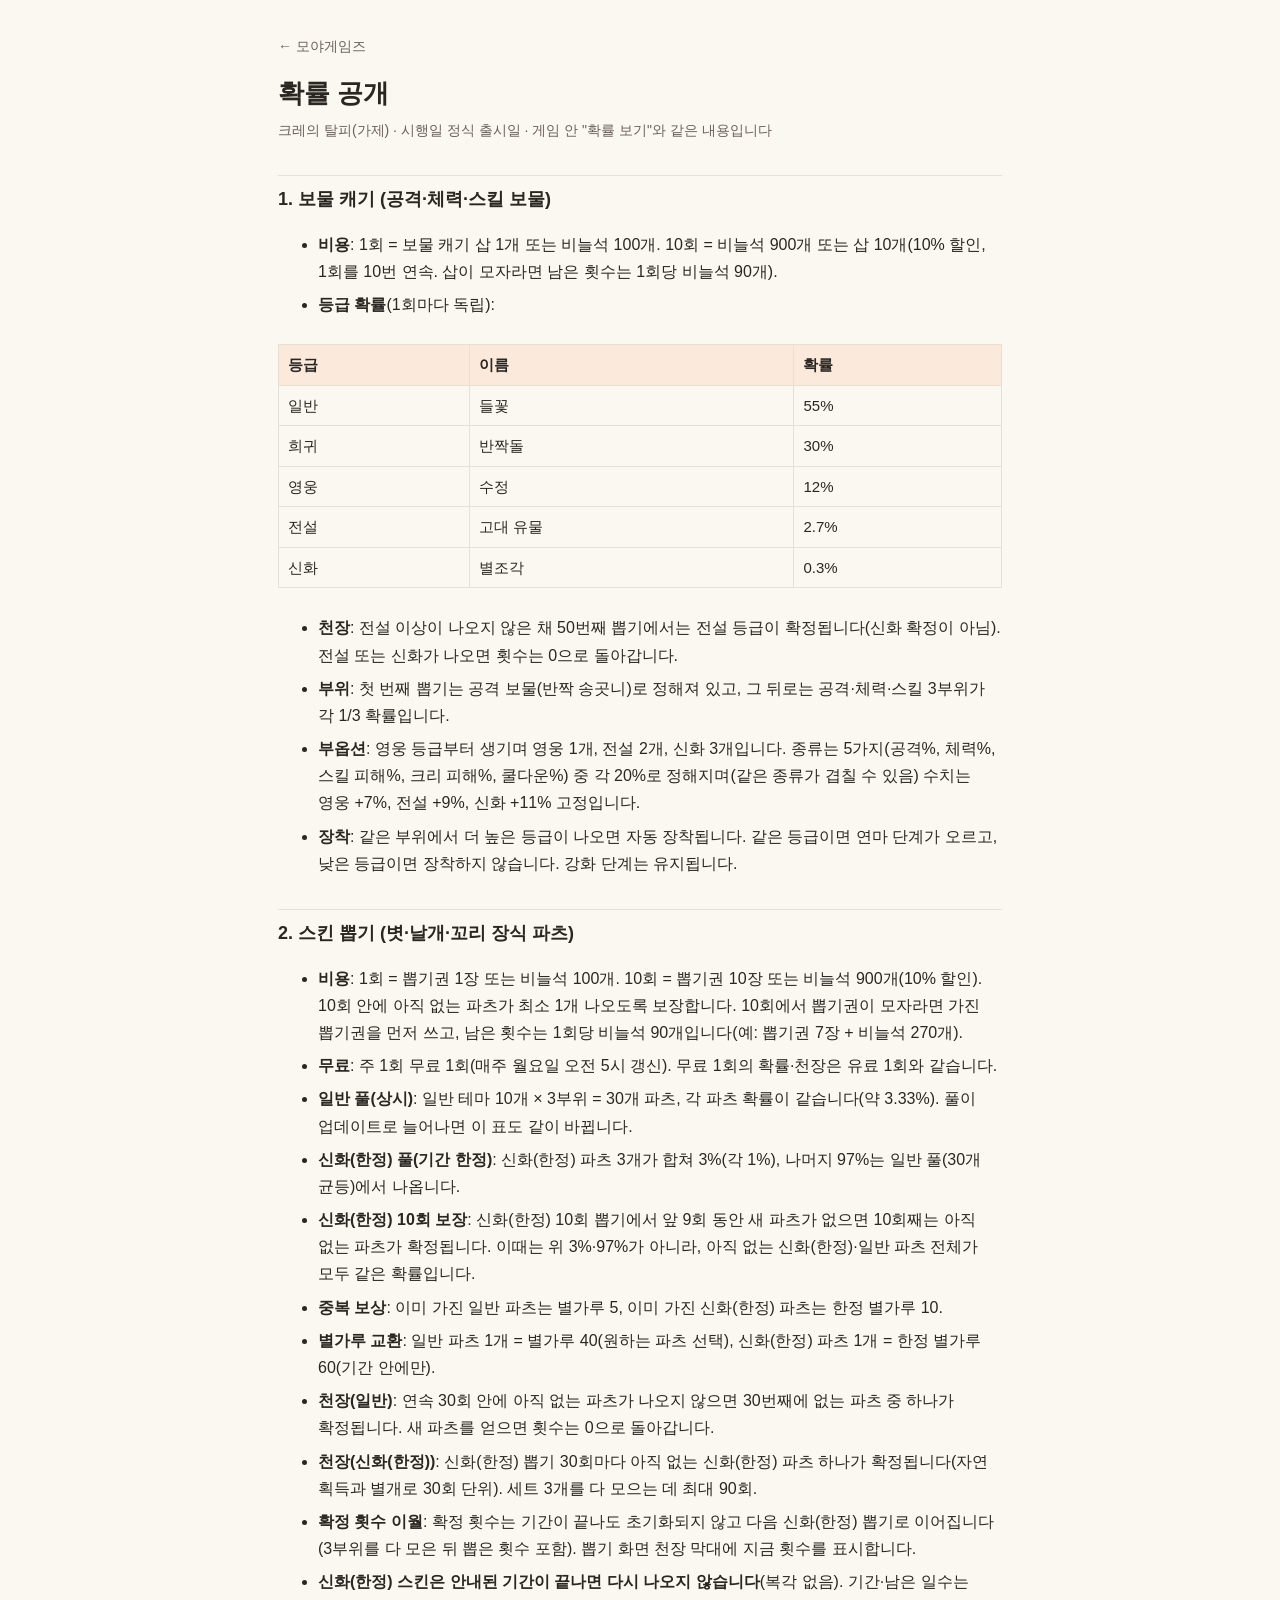
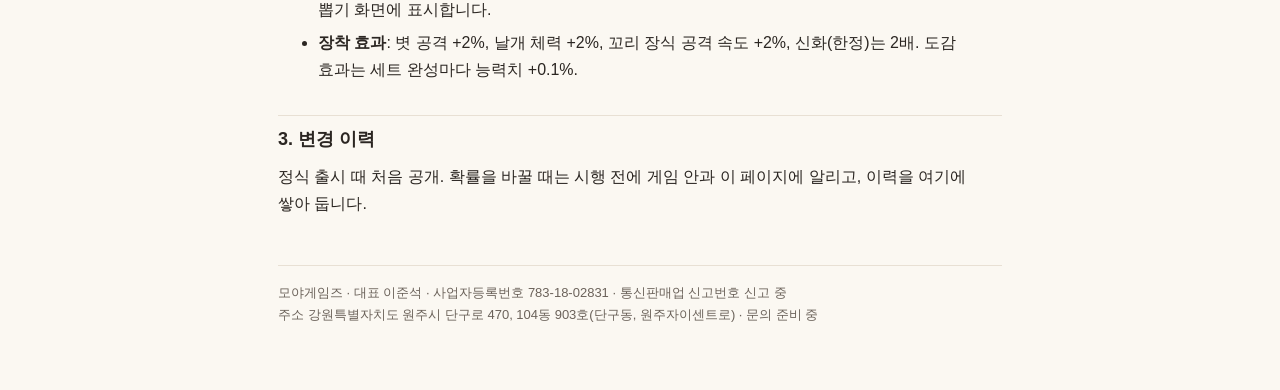
==== odds.html @ 9a06773b "모야게임즈 웹페이지: 개인정보처리방침·이용약관·확률 공개" ====
<!doctype html><html lang="ko"><head><meta charset="utf-8"><meta name="viewport" content="width=device-width,initial-scale=1"><title>확률 공개 · 모야게임즈</title><link rel="stylesheet" href="style.css"></head><body><div class="wrap">
<header><a href="index.html">← 모야게임즈</a></header>
<h1>확률 공개</h1><div class="meta">크레의 탈피(가제) · 시행일 <span data-fill="date">정식 출시일</span> · 게임 안 "확률 보기"와 같은 내용입니다</div>

<h2>1. 보물 캐기 (공격·체력·스킬 보물)</h2>
<ul>
<li><b>비용</b>: 1회 = 보물 캐기 삽 1개 또는 비늘석 100개. 10회 = 비늘석 900개 또는 삽 10개(10% 할인, 1회를 10번 연속. 삽이 모자라면 남은 횟수는 1회당 비늘석 90개).</li>
<li><b>등급 확률</b>(1회마다 독립):</li>
</ul>
<div class="tw"><table>
<tr><th>등급</th><th>이름</th><th>확률</th></tr>
<tr><td>일반</td><td>들꽃</td><td>55%</td></tr>
<tr><td>희귀</td><td>반짝돌</td><td>30%</td></tr>
<tr><td>영웅</td><td>수정</td><td>12%</td></tr>
<tr><td>전설</td><td>고대 유물</td><td>2.7%</td></tr>
<tr><td>신화</td><td>별조각</td><td>0.3%</td></tr>
</table></div>
<ul>
<li><b>천장</b>: 전설 이상이 나오지 않은 채 50번째 뽑기에서는 전설 등급이 확정됩니다(신화 확정이 아님). 전설 또는 신화가 나오면 횟수는 0으로 돌아갑니다.</li>
<li><b>부위</b>: 첫 번째 뽑기는 공격 보물(반짝 송곳니)로 정해져 있고, 그 뒤로는 공격·체력·스킬 3부위가 각 1/3 확률입니다.</li>
<li><b>부옵션</b>: 영웅 등급부터 생기며 영웅 1개, 전설 2개, 신화 3개입니다. 종류는 5가지(공격%, 체력%, 스킬 피해%, 크리 피해%, 쿨다운%) 중 각 20%로 정해지며(같은 종류가 겹칠 수 있음) 수치는 영웅 +7%, 전설 +9%, 신화 +11% 고정입니다.</li>
<li><b>장착</b>: 같은 부위에서 더 높은 등급이 나오면 자동 장착됩니다. 같은 등급이면 연마 단계가 오르고, 낮은 등급이면 장착하지 않습니다. 강화 단계는 유지됩니다.</li>
</ul>

<h2>2. 스킨 뽑기 (볏·날개·꼬리 장식 파츠)</h2>
<ul>
<li><b>비용</b>: 1회 = 뽑기권 1장 또는 비늘석 100개. 10회 = 뽑기권 10장 또는 비늘석 900개(10% 할인). 10회 안에 아직 없는 파츠가 최소 1개 나오도록 보장합니다. 10회에서 뽑기권이 모자라면 가진 뽑기권을 먼저 쓰고, 남은 횟수는 1회당 비늘석 90개입니다(예: 뽑기권 7장 + 비늘석 270개).</li>
<li><b>무료</b>: 주 1회 무료 1회(매주 월요일 오전 5시 갱신). 무료 1회의 확률·천장은 유료 1회와 같습니다.</li>
<li><b>일반 풀(상시)</b>: 일반 테마 10개 × 3부위 = 30개 파츠, 각 파츠 확률이 같습니다(약 3.33%). 풀이 업데이트로 늘어나면 이 표도 같이 바뀝니다.</li>
<li><b>신화(한정) 풀(기간 한정)</b>: 신화(한정) 파츠 3개가 합쳐 3%(각 1%), 나머지 97%는 일반 풀(30개 균등)에서 나옵니다.</li>
<li><b>신화(한정) 10회 보장</b>: 신화(한정) 10회 뽑기에서 앞 9회 동안 새 파츠가 없으면 10회째는 아직 없는 파츠가 확정됩니다. 이때는 위 3%·97%가 아니라, 아직 없는 신화(한정)·일반 파츠 전체가 모두 같은 확률입니다.</li>
<li><b>중복 보상</b>: 이미 가진 일반 파츠는 별가루 5, 이미 가진 신화(한정) 파츠는 한정 별가루 10.</li>
<li><b>별가루 교환</b>: 일반 파츠 1개 = 별가루 40(원하는 파츠 선택), 신화(한정) 파츠 1개 = 한정 별가루 60(기간 안에만).</li>
<li><b>천장(일반)</b>: 연속 30회 안에 아직 없는 파츠가 나오지 않으면 30번째에 없는 파츠 중 하나가 확정됩니다. 새 파츠를 얻으면 횟수는 0으로 돌아갑니다.</li>
<li><b>천장(신화(한정))</b>: 신화(한정) 뽑기 30회마다 아직 없는 신화(한정) 파츠 하나가 확정됩니다(자연 획득과 별개로 30회 단위). 세트 3개를 다 모으는 데 최대 90회.</li>
<li><b>확정 횟수 이월</b>: 확정 횟수는 기간이 끝나도 초기화되지 않고 다음 신화(한정) 뽑기로 이어집니다(3부위를 다 모은 뒤 뽑은 횟수 포함). 뽑기 화면 천장 막대에 지금 횟수를 표시합니다.</li>
<li><b>신화(한정) 스킨은 안내된 기간이 끝나면 다시 나오지 않습니다</b>(복각 없음). 기간·남은 일수는 뽑기 화면에 표시합니다.</li>
<li><b>장착 효과</b>: 볏 공격 +2%, 날개 체력 +2%, 꼬리 장식 공격 속도 +2%, 신화(한정)는 2배. 도감 효과는 세트 완성마다 능력치 +0.1%.</li>
</ul>

<h2>3. 변경 이력</h2>
<p>정식 출시 때 처음 공개. 확률을 바꿀 때는 시행 전에 게임 안과 이 페이지에 알리고, 이력을 여기에 쌓아 둡니다.</p>
<footer>모야게임즈 · 대표 이준석 · 사업자등록번호 783-18-02831 · 통신판매업 신고번호 <span data-fill="mail-order">신고 중</span><br>주소 강원특별자치도 원주시 단구로 470, 104동 903호(단구동, 원주자이센트로) · 문의 <span data-fill="email">준비 중</span></footer>
</div></body></html>
---- style.css ----
:root{--bg:#fbf8f2;--card:#fff;--ink:#2b2622;--sub:#6b625a;--line:#e8e0d4;--accent:#c8642a;--accent-soft:#fbe9dc}
@media (prefers-color-scheme:dark){:root{--bg:#1c1a18;--card:#262320;--ink:#efe9e1;--sub:#b3a99d;--line:#3a352f;--accent:#f0935a;--accent-soft:#3a2a20}}
*{box-sizing:border-box}
body{margin:0;background:var(--bg);color:var(--ink);font:16px/1.7 -apple-system,"Apple SD Gothic Neo","Malgun Gothic","Noto Sans KR",sans-serif;word-break:keep-all;overflow-wrap:anywhere}
.wrap{max-width:760px;margin:0 auto;padding:32px 18px 64px}
header a{color:var(--sub);text-decoration:none;font-size:14px}
h1{font-size:26px;margin:12px 0 4px}
.meta{color:var(--sub);font-size:14px;margin-bottom:28px}
h2{font-size:18px;margin:32px 0 8px;padding-top:8px;border-top:1px solid var(--line)}
p,li{margin:6px 0}
table{width:100%;border-collapse:collapse;font-size:15px;margin:10px 0}
.tw{overflow-x:auto}
th,td{border:1px solid var(--line);padding:7px 9px;text-align:left;vertical-align:top}
th{background:var(--accent-soft)}
.note{background:var(--accent-soft);border-radius:10px;padding:12px 14px;font-size:15px}
.cards{display:grid;gap:12px;margin-top:20px}
.cards a{display:block;background:var(--card);border:1px solid var(--line);border-radius:14px;padding:16px 18px;color:var(--ink);text-decoration:none}
.cards a b{display:block;font-size:18px;color:var(--accent)}
.cards a span{color:var(--sub);font-size:14px}
footer{margin-top:48px;padding-top:16px;border-top:1px solid var(--line);color:var(--sub);font-size:13px}
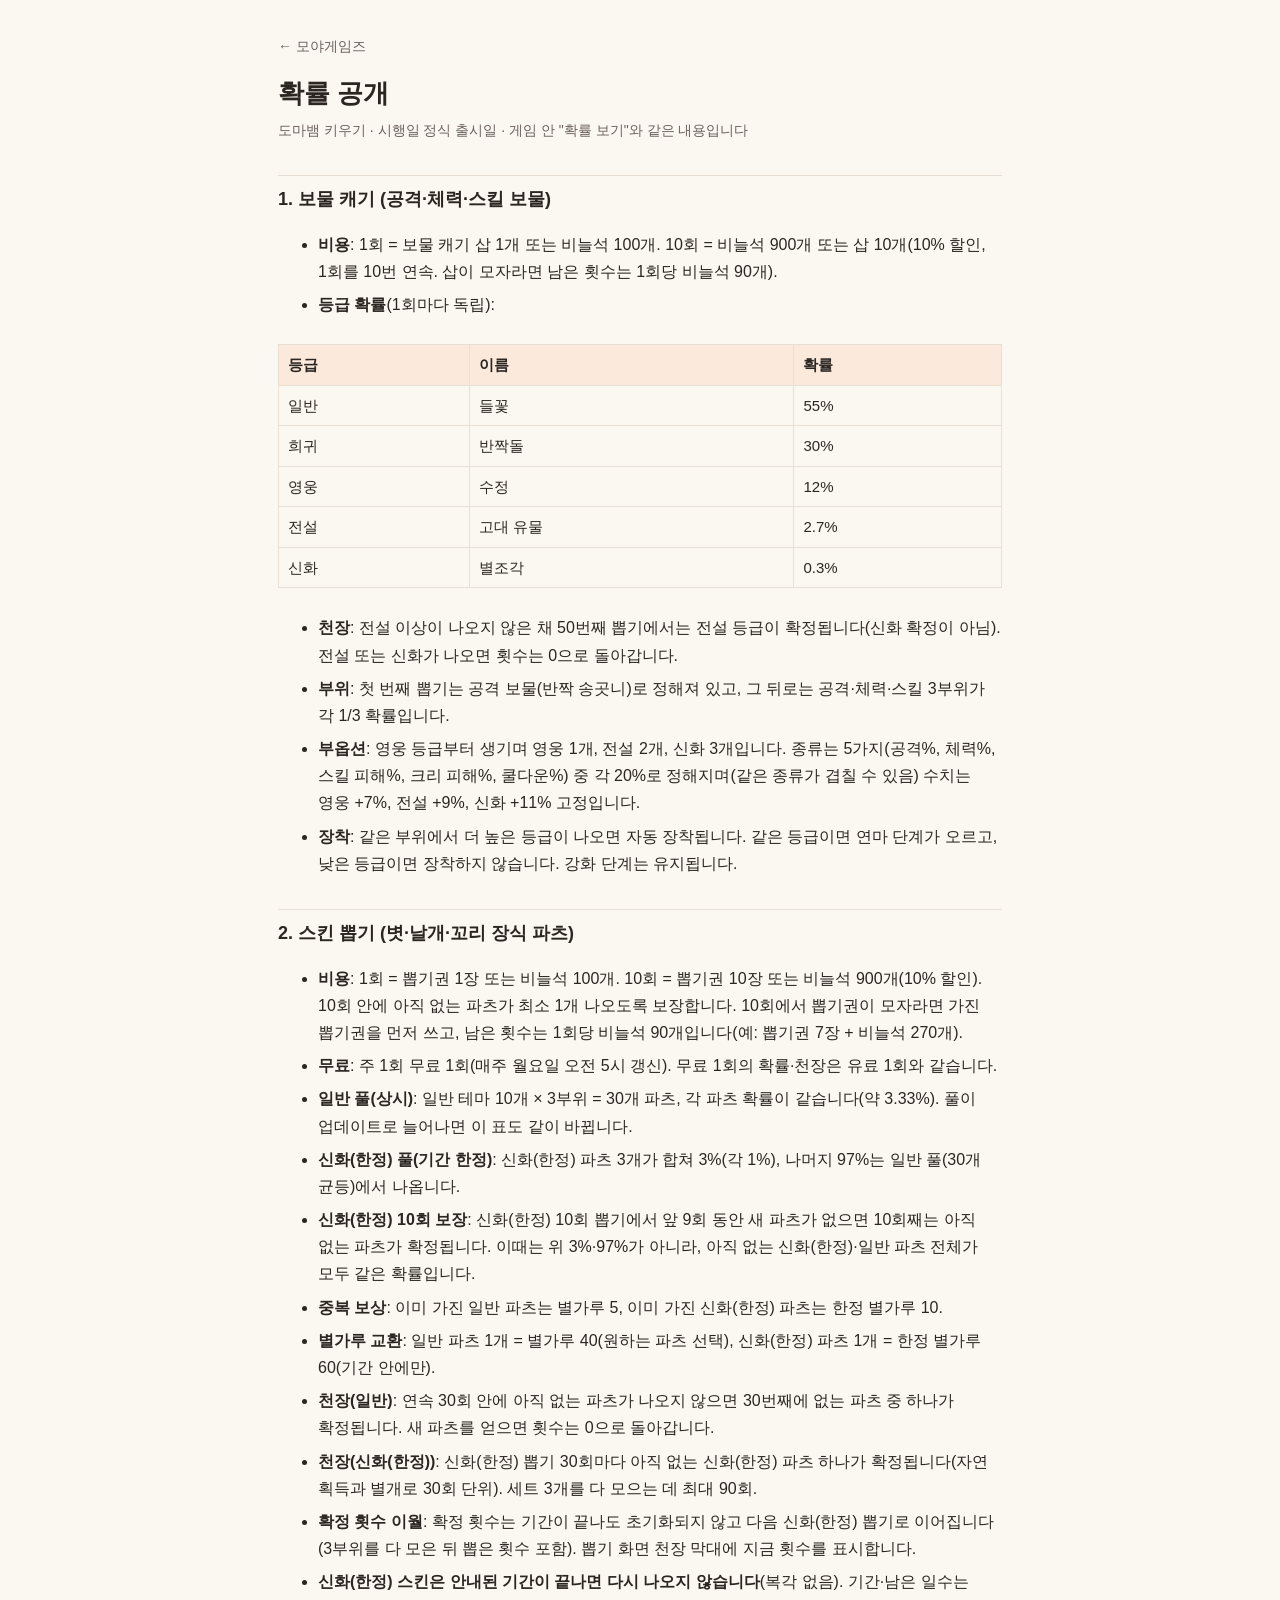
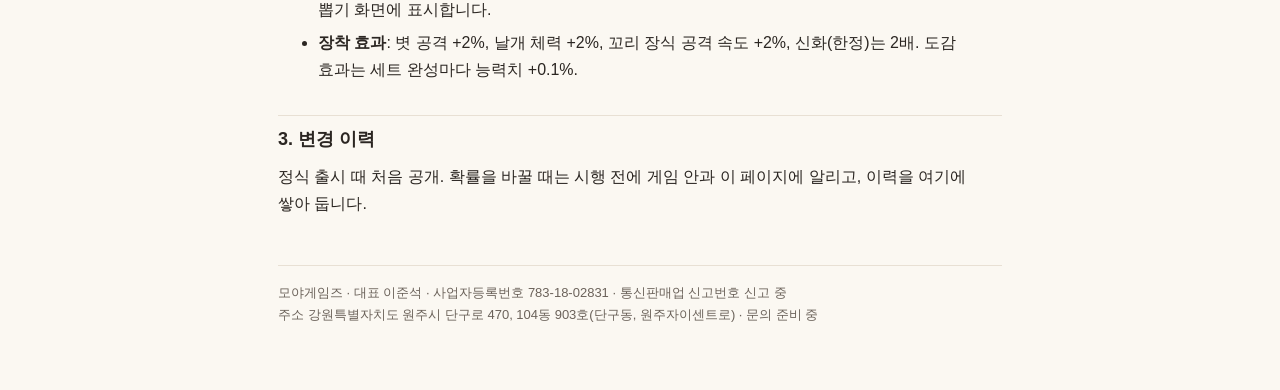
==== commit cffd2369: "게임 이름: 도마뱀 키우기" ====
--- a/odds.html
+++ b/odds.html
@@ -1,6 +1,6 @@
 <!doctype html><html lang="ko"><head><meta charset="utf-8"><meta name="viewport" content="width=device-width,initial-scale=1"><title>확률 공개 · 모야게임즈</title><link rel="stylesheet" href="style.css"></head><body><div class="wrap">
 <header><a href="index.html">← 모야게임즈</a></header>
-<h1>확률 공개</h1><div class="meta">크레의 탈피(가제) · 시행일 <span data-fill="date">정식 출시일</span> · 게임 안 "확률 보기"와 같은 내용입니다</div>
+<h1>확률 공개</h1><div class="meta">도마뱀 키우기 · 시행일 <span data-fill="date">정식 출시일</span> · 게임 안 "확률 보기"와 같은 내용입니다</div>
 
 <h2>1. 보물 캐기 (공격·체력·스킬 보물)</h2>
 <ul>
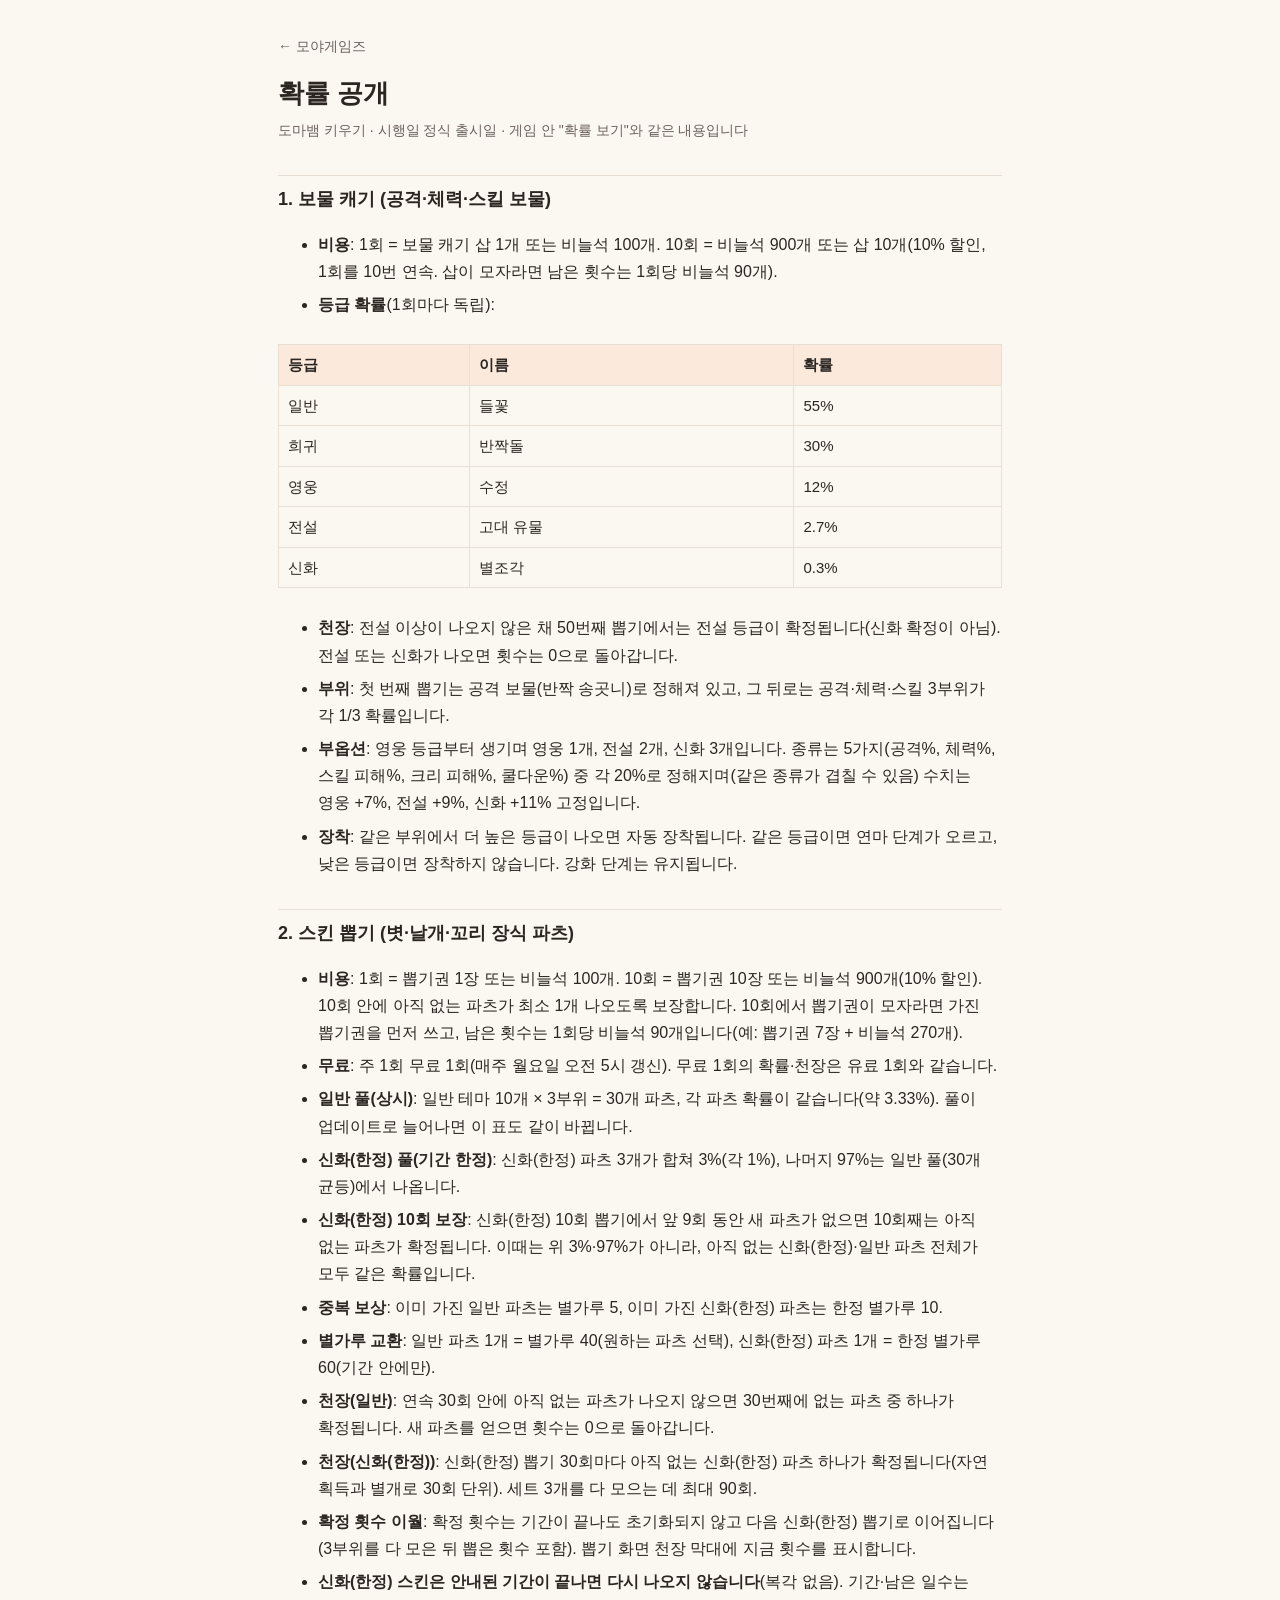
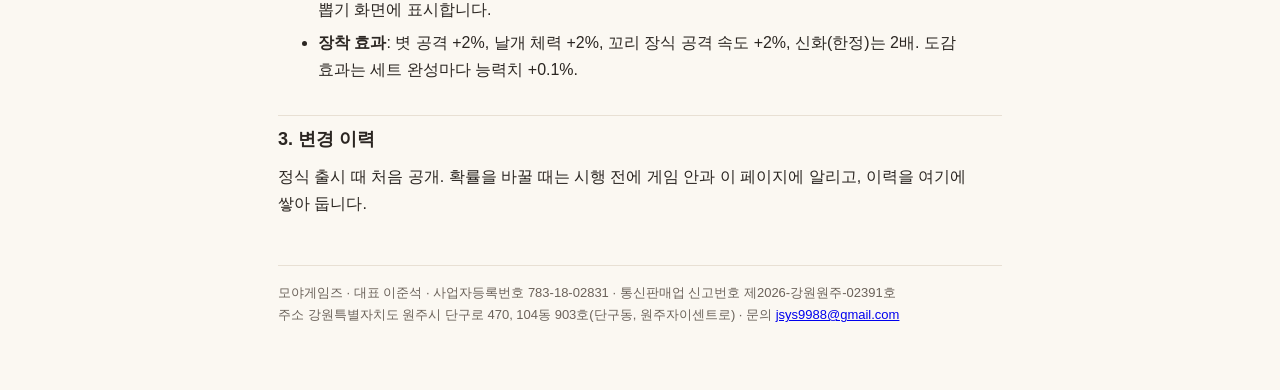
==== commit 414ed1d8: "문의 메일·통신판매업 신고번호 입력 Co-Authored-By: Claude Opus 5.5 <noreply@anthropic.com>" ====
--- a/odds.html
+++ b/odds.html
@@ -40,5 +40,5 @@
 
 <h2>3. 변경 이력</h2>
 <p>정식 출시 때 처음 공개. 확률을 바꿀 때는 시행 전에 게임 안과 이 페이지에 알리고, 이력을 여기에 쌓아 둡니다.</p>
-<footer>모야게임즈 · 대표 이준석 · 사업자등록번호 783-18-02831 · 통신판매업 신고번호 <span data-fill="mail-order">신고 중</span><br>주소 강원특별자치도 원주시 단구로 470, 104동 903호(단구동, 원주자이센트로) · 문의 <span data-fill="email">준비 중</span></footer>
+<footer>모야게임즈 · 대표 이준석 · 사업자등록번호 783-18-02831 · 통신판매업 신고번호 <span data-fill="mail-order">제2026-강원원주-02391호</span><br>주소 강원특별자치도 원주시 단구로 470, 104동 903호(단구동, 원주자이센트로) · 문의 <span data-fill="email"><a href="mailto:jsys9988@gmail.com">jsys9988@gmail.com</a></span></footer>
 </div></body></html>
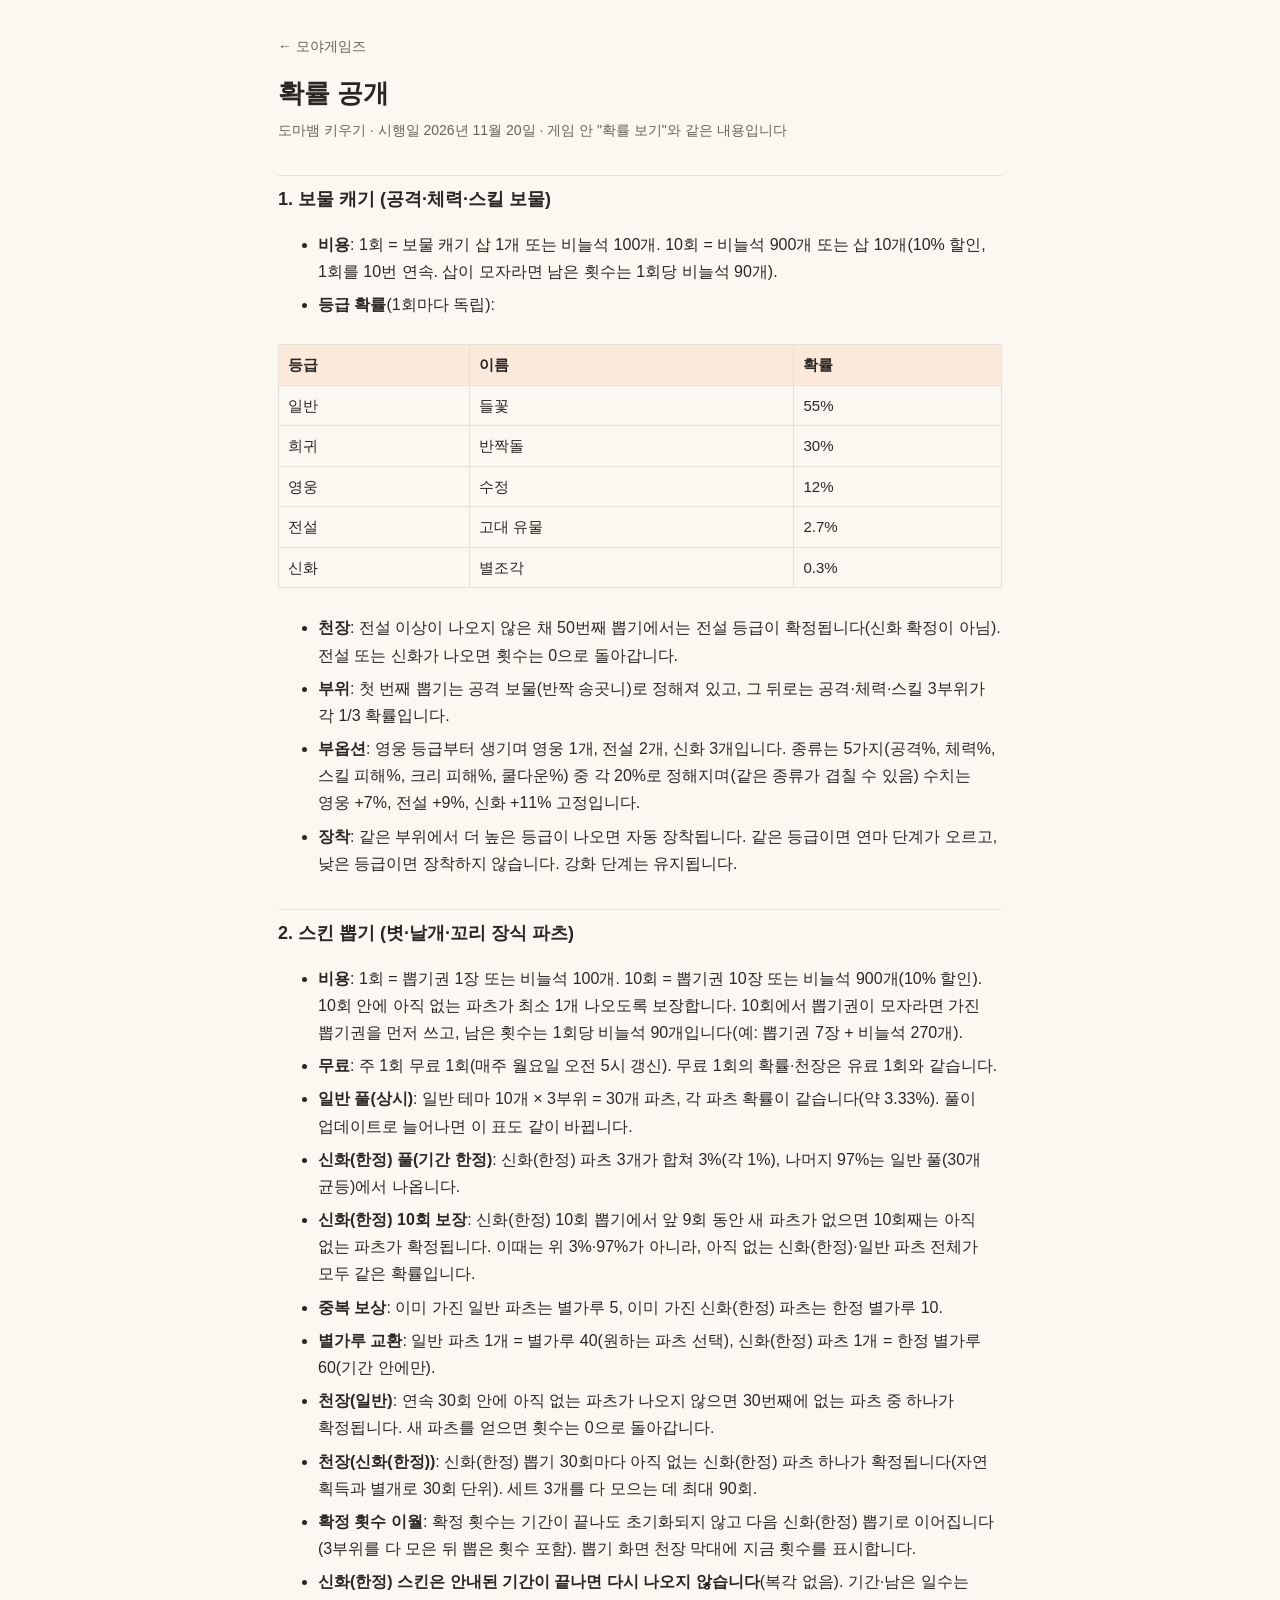
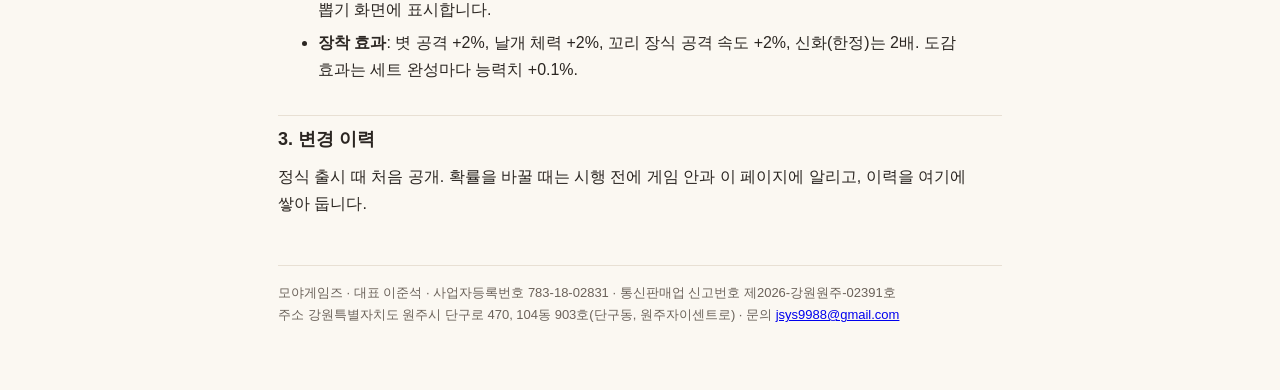
==== commit 9b6b6405: "시행일 2026년 11월 20일 Co-Authored-By: Claude Opus 5.5 <noreply@anthropic.com>" ====
--- a/odds.html
+++ b/odds.html
@@ -1,6 +1,6 @@
 <!doctype html><html lang="ko"><head><meta charset="utf-8"><meta name="viewport" content="width=device-width,initial-scale=1"><title>확률 공개 · 모야게임즈</title><link rel="stylesheet" href="style.css"></head><body><div class="wrap">
 <header><a href="index.html">← 모야게임즈</a></header>
-<h1>확률 공개</h1><div class="meta">도마뱀 키우기 · 시행일 <span data-fill="date">정식 출시일</span> · 게임 안 "확률 보기"와 같은 내용입니다</div>
+<h1>확률 공개</h1><div class="meta">도마뱀 키우기 · 시행일 <span data-fill="date">2026년 11월 20일</span> · 게임 안 "확률 보기"와 같은 내용입니다</div>
 
 <h2>1. 보물 캐기 (공격·체력·스킬 보물)</h2>
 <ul>
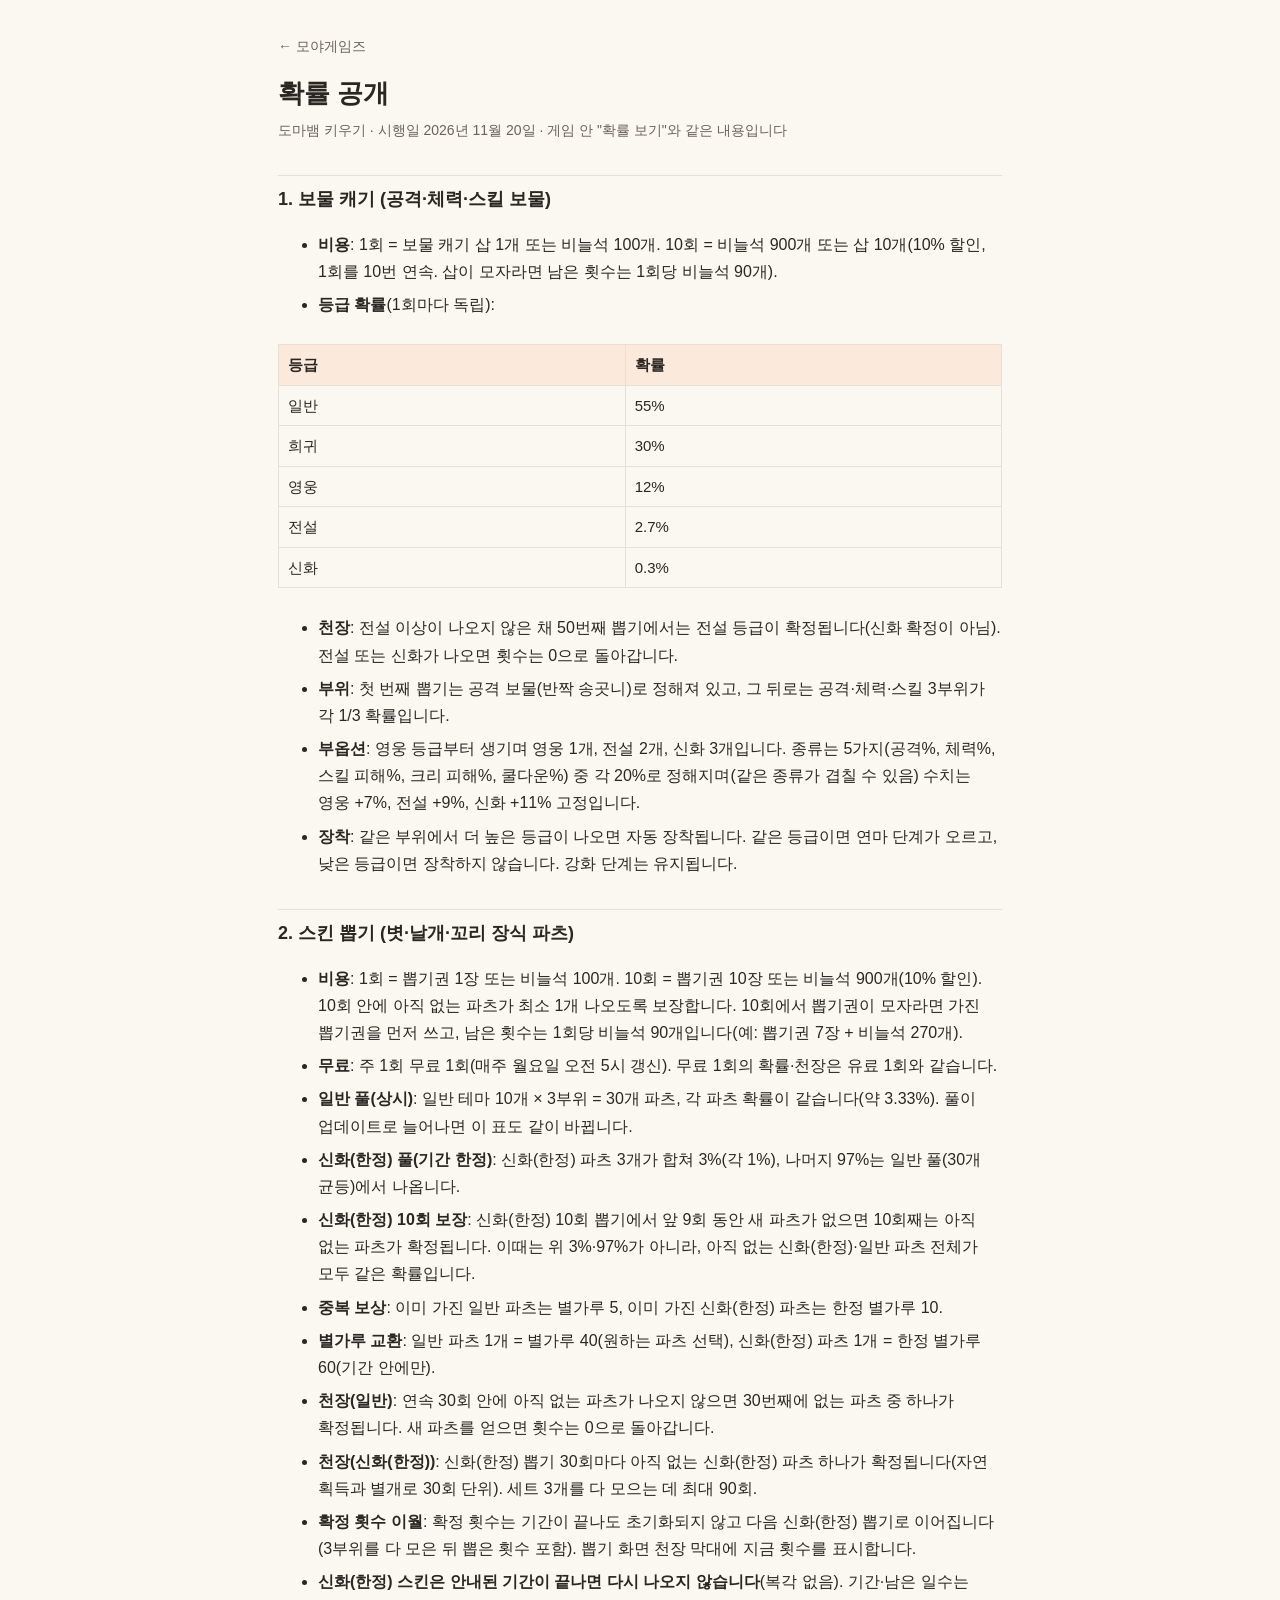
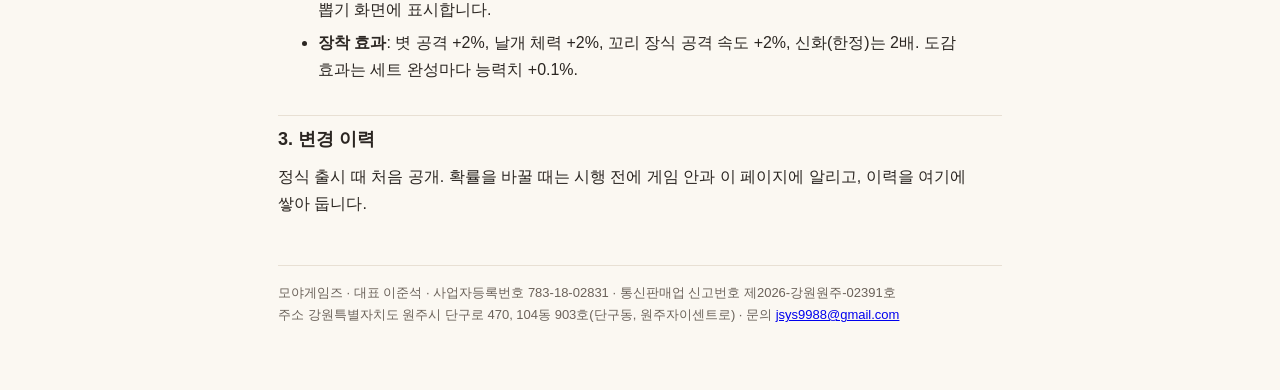
==== commit 3adb58a8: "확률 표 등급 이름 일반~신화만 Co-Authored-By: Claude Opus 5.5 <noreply@anthropic.com>" ====
--- a/odds.html
+++ b/odds.html
@@ -8,12 +8,12 @@
 <li><b>등급 확률</b>(1회마다 독립):</li>
 </ul>
 <div class="tw"><table>
-<tr><th>등급</th><th>이름</th><th>확률</th></tr>
-<tr><td>일반</td><td>들꽃</td><td>55%</td></tr>
-<tr><td>희귀</td><td>반짝돌</td><td>30%</td></tr>
-<tr><td>영웅</td><td>수정</td><td>12%</td></tr>
-<tr><td>전설</td><td>고대 유물</td><td>2.7%</td></tr>
-<tr><td>신화</td><td>별조각</td><td>0.3%</td></tr>
+<tr><th>등급</th><th>확률</th></tr>
+<tr><td>일반</td><td>55%</td></tr>
+<tr><td>희귀</td><td>30%</td></tr>
+<tr><td>영웅</td><td>12%</td></tr>
+<tr><td>전설</td><td>2.7%</td></tr>
+<tr><td>신화</td><td>0.3%</td></tr>
 </table></div>
 <ul>
 <li><b>천장</b>: 전설 이상이 나오지 않은 채 50번째 뽑기에서는 전설 등급이 확정됩니다(신화 확정이 아님). 전설 또는 신화가 나오면 횟수는 0으로 돌아갑니다.</li>
